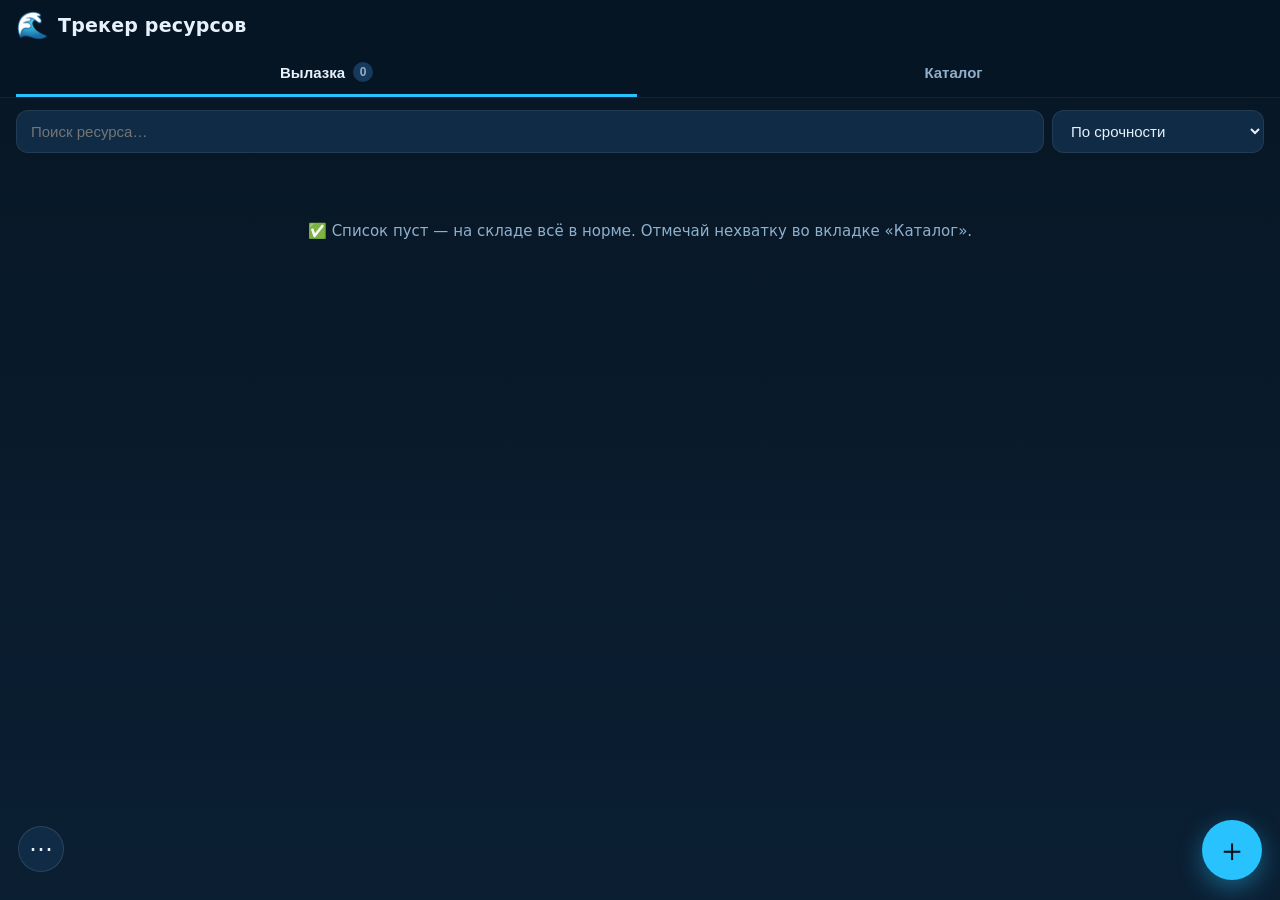
==== index.html @ 9621c453 "init: start project" ====
<!DOCTYPE html>
<html lang="ru">
<head>
  <meta charset="UTF-8" />
  <meta name="viewport" content="width=device-width, initial-scale=1.0, viewport-fit=cover" />
  <meta name="theme-color" content="#0b1f33" />
  <title>S2 Трекер ресурсов</title>
  <link rel="manifest" href="manifest.webmanifest" />
  <link rel="icon" href="icon.svg" type="image/svg+xml" />
  <link rel="apple-touch-icon" href="icon.svg" />
  <link rel="stylesheet" href="styles.css" />
</head>
<body>
  <header class="app-header">
    <div class="title-row">
      <span class="logo">🌊</span>
      <h1>Трекер ресурсов</h1>
    </div>
    <div class="tabs">
      <button class="tab is-active" data-tab="trip">
        Вылазка <span class="badge" id="trip-count">0</span>
      </button>
      <button class="tab" data-tab="catalog">Каталог</button>
    </div>
  </header>

  <main>
    <!-- Панель управления -->
    <div class="controls">
      <input type="search" id="search" class="search" placeholder="Поиск ресурса…" autocomplete="off" />
      <select id="sort" class="sort" aria-label="Сортировка">
        <option value="urgency">По срочности</option>
        <option value="name">По названию</option>
        <option value="status-desc">Сначала «Достаточно»</option>
      </select>
    </div>

    <!-- Список «на вылазку»: только не-зелёные -->
    <section id="view-trip" class="view">
      <p class="hint" id="trip-empty" hidden>
        ✅ Список пуст — на складе всё в норме. Отмечай нехватку во вкладке «Каталог».
      </p>
      <ul id="trip-list" class="list"></ul>
    </section>

    <!-- Полный каталог -->
    <section id="view-catalog" class="view" hidden>
      <ul id="catalog-list" class="list"></ul>
    </section>
  </main>

  <!-- Плавающая кнопка добавления -->
  <button id="fab-add" class="fab" aria-label="Добавить ресурс">＋</button>

  <!-- Нижнее меню действий -->
  <button id="menu-btn" class="menu-btn" aria-label="Меню">⋯</button>

  <!-- Модалка добавления/редактирования -->
  <div id="modal" class="modal" hidden>
    <div class="modal-card">
      <h2 id="modal-title">Новый ресурс</h2>
      <label class="field">
        <span>Название</span>
        <input type="text" id="f-name" maxlength="40" placeholder="Например: Титан" />
      </label>

      <label class="field">
        <span>Иконка (эмодзи)</span>
        <input type="text" id="f-icon" maxlength="4" placeholder="⚙️" />
      </label>

      <div class="field">
        <span>Фото (опционально)</span>
        <div class="img-row">
          <div class="img-preview" id="img-preview">⚙️</div>
          <div class="img-actions">
            <input type="file" id="f-image" accept="image/*" hidden />
            <button type="button" class="btn ghost" id="pick-image">Загрузить</button>
            <button type="button" class="btn ghost danger" id="clear-image" hidden>Убрать фото</button>
          </div>
        </div>
      </div>

      <div class="field">
        <span>Состояние</span>
        <div class="status-picker" id="f-status"></div>
      </div>

      <div class="modal-actions">
        <button type="button" class="btn ghost danger" id="delete-btn" hidden>Удалить</button>
        <div class="spacer"></div>
        <button type="button" class="btn ghost" id="cancel-btn">Отмена</button>
        <button type="button" class="btn primary" id="save-btn">Сохранить</button>
      </div>
    </div>
  </div>

  <!-- Модалка меню -->
  <div id="menu" class="modal" hidden>
    <div class="modal-card">
      <h2>Меню</h2>
      <button class="btn block" id="reset-all">Сбросить все в «Достаточно» 🟢</button>
      <button class="btn block" id="export-btn">Экспорт данных (резервная копия)</button>
      <button class="btn block" id="import-btn">Импорт данных</button>
      <input type="file" id="import-file" accept="application/json" hidden />
      <button class="btn block danger" id="wipe-btn">Сбросить каталог к заводскому</button>
      <div class="modal-actions">
        <div class="spacer"></div>
        <button class="btn ghost" id="menu-close">Закрыть</button>
      </div>
    </div>
  </div>

  <script src="seed.js"></script>
  <script src="app.js"></script>
</body>
</html>
---- styles.css ----
:root {
  --bg: #071624;
  --bg-2: #0b1f33;
  --card: #102b45;
  --card-2: #16395c;
  --text: #e6f1fb;
  --muted: #8fb0cc;
  --accent: #28c2ff;
  --out: #ff4d4d;
  --low: #ff9f33;
  --mid: #ffd633;
  --ok: #35d07f;
  --radius: 16px;
  --safe-top: env(safe-area-inset-top, 0px);
  --safe-bottom: env(safe-area-inset-bottom, 0px);
}

* { box-sizing: border-box; -webkit-tap-highlight-color: transparent; }

body {
  margin: 0;
  font-family: -apple-system, BlinkMacSystemFont, "Segoe UI", Roboto, system-ui, sans-serif;
  background: linear-gradient(180deg, var(--bg) 0%, var(--bg-2) 100%);
  background-attachment: fixed;
  color: var(--text);
  min-height: 100vh;
  padding-bottom: calc(96px + var(--safe-bottom));
}

/* — Шапка — */
.app-header {
  position: sticky;
  top: 0;
  z-index: 20;
  background: rgba(7, 22, 36, 0.92);
  backdrop-filter: blur(10px);
  padding: calc(10px + var(--safe-top)) 16px 0;
  border-bottom: 1px solid rgba(255, 255, 255, 0.06);
}
.title-row { display: flex; align-items: center; gap: 10px; margin-bottom: 10px; }
.logo { font-size: 26px; }
h1 { font-size: 19px; margin: 0; font-weight: 700; letter-spacing: 0.2px; }

.tabs { display: flex; gap: 6px; }
.tab {
  flex: 1;
  background: none;
  border: none;
  color: var(--muted);
  font-size: 15px;
  font-weight: 600;
  padding: 12px 4px;
  border-bottom: 3px solid transparent;
  cursor: pointer;
  display: flex; align-items: center; justify-content: center; gap: 8px;
}
.tab.is-active { color: var(--text); border-bottom-color: var(--accent); }
.badge {
  background: var(--out);
  color: #fff;
  font-size: 12px;
  font-weight: 700;
  min-width: 20px;
  height: 20px;
  padding: 0 6px;
  border-radius: 10px;
  display: inline-flex; align-items: center; justify-content: center;
}
.badge[data-empty="true"] { background: var(--card-2); color: var(--muted); }

/* — Управление — */
.controls {
  display: flex;
  gap: 8px;
  padding: 12px 16px;
}
.search, .sort {
  background: var(--card);
  border: 1px solid rgba(255, 255, 255, 0.08);
  color: var(--text);
  border-radius: 12px;
  padding: 11px 14px;
  font-size: 15px;
  outline: none;
}
.search { flex: 1; min-width: 0; }
.search:focus, .sort:focus { border-color: var(--accent); }
.sort { max-width: 46%; }

/* — Список — */
.view { padding: 0 16px; }
.list { list-style: none; margin: 0; padding: 0; display: flex; flex-direction: column; gap: 10px; }

.card {
  background: var(--card);
  border-radius: var(--radius);
  padding: 12px;
  display: flex;
  align-items: center;
  gap: 12px;
  border-left: 5px solid transparent;
}
.card[data-status="out"] { border-left-color: var(--out); }
.card[data-status="low"] { border-left-color: var(--low); }
.card[data-status="mid"] { border-left-color: var(--mid); }
.card[data-status="ok"]  { border-left-color: var(--ok); }

.card-icon {
  width: 46px; height: 46px;
  border-radius: 12px;
  background: var(--card-2);
  display: flex; align-items: center; justify-content: center;
  font-size: 24px;
  flex-shrink: 0;
  overflow: hidden;
}
.card-icon img { width: 100%; height: 100%; object-fit: cover; }

.card-body { flex: 1; min-width: 0; }
.card-name {
  font-size: 16px; font-weight: 600;
  white-space: nowrap; overflow: hidden; text-overflow: ellipsis;
  margin-bottom: 8px;
}
.card-name .edit-hint { color: var(--muted); font-size: 13px; margin-left: 6px; }

/* Сегментированный выбор статуса */
.seg { display: flex; gap: 6px; }
.seg button {
  flex: 1;
  border: none;
  border-radius: 9px;
  padding: 8px 2px;
  font-size: 12px;
  font-weight: 700;
  color: #06121d;
  opacity: 0.32;
  cursor: pointer;
  transition: opacity 0.12s, transform 0.08s;
}
.seg button:active { transform: scale(0.94); }
.seg button[data-s="out"] { background: var(--out); }
.seg button[data-s="low"] { background: var(--low); }
.seg button[data-s="mid"] { background: var(--mid); }
.seg button[data-s="ok"]  { background: var(--ok); }
.seg button.active { opacity: 1; box-shadow: 0 0 0 2px rgba(255,255,255,0.85) inset; }

.hint {
  text-align: center;
  color: var(--muted);
  font-size: 15px;
  line-height: 1.5;
  padding: 40px 20px;
}

/* — Плавающие кнопки — */
.fab {
  position: fixed;
  right: 18px;
  bottom: calc(20px + var(--safe-bottom));
  width: 60px; height: 60px;
  border-radius: 50%;
  border: none;
  background: var(--accent);
  color: #04121d;
  font-size: 32px; font-weight: 300;
  line-height: 1;
  box-shadow: 0 8px 24px rgba(40, 194, 255, 0.4);
  cursor: pointer;
  z-index: 30;
}
.fab:active { transform: scale(0.92); }
.menu-btn {
  position: fixed;
  left: 18px;
  bottom: calc(28px + var(--safe-bottom));
  width: 46px; height: 46px;
  border-radius: 50%;
  border: 1px solid rgba(255,255,255,0.12);
  background: var(--card);
  color: var(--text);
  font-size: 24px; line-height: 1;
  cursor: pointer;
  z-index: 30;
}

/* — Модалки — */
.modal {
  position: fixed; inset: 0;
  z-index: 50;
  background: rgba(2, 10, 18, 0.6);
  backdrop-filter: blur(4px);
  display: flex;
  align-items: flex-end;
  justify-content: center;
}
.modal[hidden] { display: none; }
.modal-card {
  background: var(--bg-2);
  width: 100%;
  max-width: 520px;
  border-radius: 20px 20px 0 0;
  padding: 20px 18px calc(20px + var(--safe-bottom));
  max-height: 90vh;
  overflow-y: auto;
  animation: slide-up 0.18s ease-out;
}
@keyframes slide-up { from { transform: translateY(30px); opacity: 0.6; } to { transform: translateY(0); opacity: 1; } }
.modal-card h2 { margin: 0 0 16px; font-size: 19px; }

.field { display: block; margin-bottom: 16px; }
.field > span { display: block; font-size: 13px; color: var(--muted); margin-bottom: 6px; }
.field input[type="text"] {
  width: 100%;
  background: var(--card);
  border: 1px solid rgba(255,255,255,0.1);
  color: var(--text);
  border-radius: 12px;
  padding: 12px 14px;
  font-size: 16px;
  outline: none;
}
.field input:focus { border-color: var(--accent); }

.img-row { display: flex; align-items: center; gap: 14px; }
.img-preview {
  width: 64px; height: 64px;
  border-radius: 14px;
  background: var(--card);
  display: flex; align-items: center; justify-content: center;
  font-size: 30px; overflow: hidden; flex-shrink: 0;
}
.img-preview img { width: 100%; height: 100%; object-fit: cover; }
.img-actions { display: flex; flex-direction: column; gap: 8px; }

.status-picker { display: flex; gap: 8px; }
.status-picker button {
  flex: 1;
  border: 2px solid transparent;
  border-radius: 12px;
  padding: 12px 4px;
  font-size: 13px; font-weight: 700;
  color: #06121d;
  cursor: pointer;
  opacity: 0.4;
}
.status-picker button[data-s="out"] { background: var(--out); }
.status-picker button[data-s="low"] { background: var(--low); }
.status-picker button[data-s="mid"] { background: var(--mid); }
.status-picker button[data-s="ok"]  { background: var(--ok); }
.status-picker button.active { opacity: 1; border-color: #fff; }

.modal-actions { display: flex; align-items: center; gap: 10px; margin-top: 8px; }
.spacer { flex: 1; }

.btn {
  border: none;
  border-radius: 12px;
  padding: 12px 18px;
  font-size: 15px; font-weight: 600;
  cursor: pointer;
}
.btn.primary { background: var(--accent); color: #04121d; }
.btn.ghost { background: var(--card); color: var(--text); }
.btn.danger { color: var(--out); }
.btn.block { display: block; width: 100%; text-align: left; background: var(--card); color: var(--text); margin-bottom: 10px; }
.btn.block.danger { color: var(--out); }
.btn:active { transform: scale(0.97); }
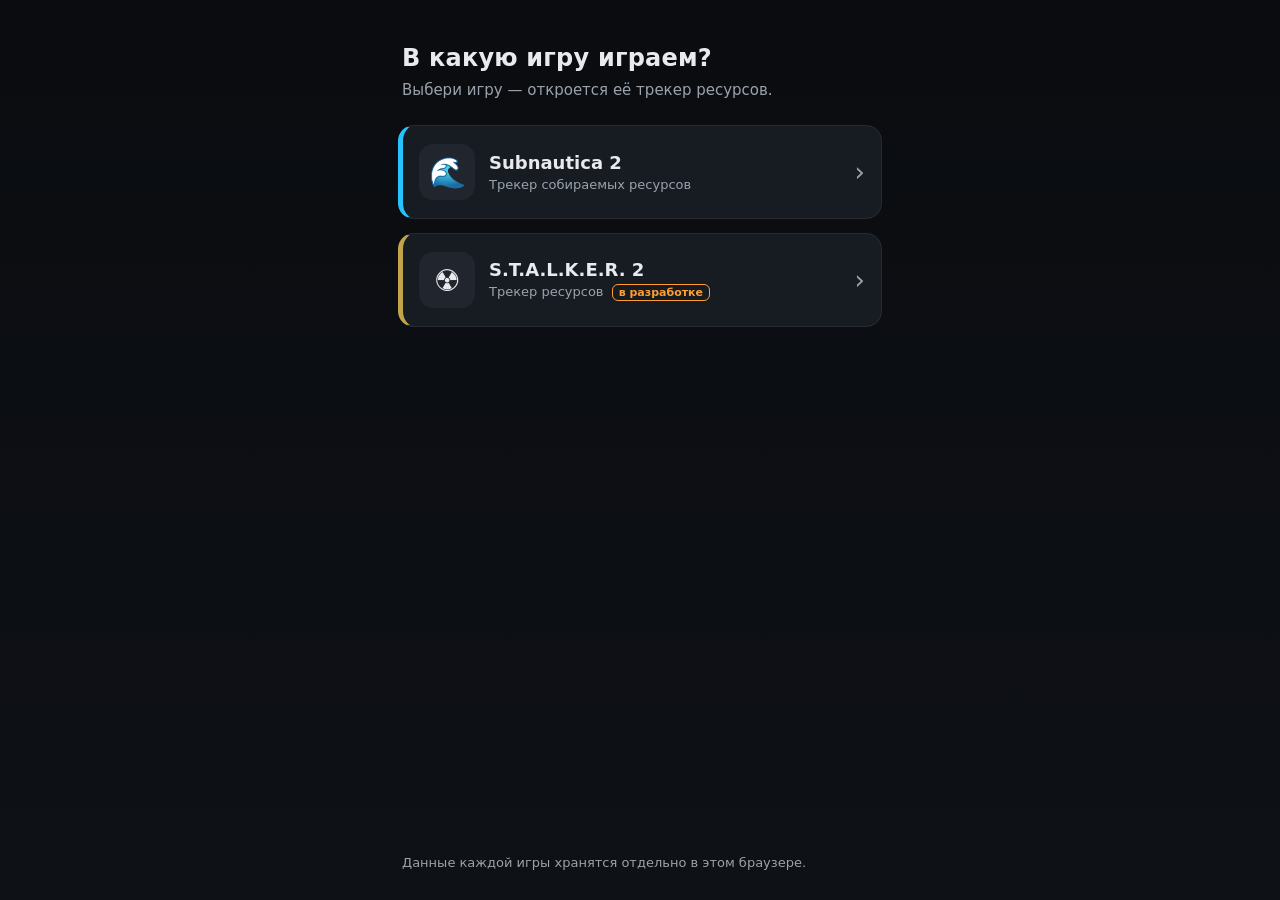
==== commit 11892670: "feat: add S.T.A.L.K.E.R. 2 resource manager boilerplate" ====
--- a/index.html
+++ b/index.html
@@ -3,115 +3,48 @@
 <head>
   <meta charset="UTF-8" />
   <meta name="viewport" content="width=device-width, initial-scale=1.0, viewport-fit=cover" />
-  <meta name="theme-color" content="#0b1f33" />
-  <title>S2 Трекер ресурсов</title>
+  <meta name="theme-color" content="#0e1116" />
+  <title>Трекеры ресурсов — выбор игры</title>
   <link rel="manifest" href="manifest.webmanifest" />
   <link rel="icon" href="icon.svg" type="image/svg+xml" />
   <link rel="apple-touch-icon" href="icon.svg" />
   <link rel="stylesheet" href="styles.css" />
 </head>
-<body>
-  <header class="app-header">
-    <div class="title-row">
-      <span class="logo">🌊</span>
-      <h1>Трекер ресурсов</h1>
-    </div>
-    <div class="tabs">
-      <button class="tab is-active" data-tab="trip">
-        Вылазка <span class="badge" id="trip-count">0</span>
-      </button>
-      <button class="tab" data-tab="catalog">Каталог</button>
-    </div>
-  </header>
-
-  <main>
-    <!-- Панель управления -->
-    <div class="controls">
-      <input type="search" id="search" class="search" placeholder="Поиск ресурса…" autocomplete="off" />
-      <select id="sort" class="sort" aria-label="Сортировка">
-        <option value="urgency">По срочности</option>
-        <option value="name">По названию</option>
-        <option value="status-desc">Сначала «Достаточно»</option>
-      </select>
+<body class="theme-launcher">
+  <main class="launcher">
+    <div class="launcher-head">
+      <h1>В какую игру играем?</h1>
+      <p class="launcher-sub">Выбери игру — откроется её трекер ресурсов.</p>
     </div>
 
-    <!-- Список «на вылазку»: только не-зелёные -->
-    <section id="view-trip" class="view">
-      <p class="hint" id="trip-empty" hidden>
-        ✅ Список пуст — на складе всё в норме. Отмечай нехватку во вкладке «Каталог».
-      </p>
-      <ul id="trip-list" class="list"></ul>
-    </section>
+    <ul class="game-list">
+      <li>
+        <a class="game-card game-subnautica" href="subnautica.html" data-game="subnautica">
+          <span class="game-icon">🌊</span>
+          <span class="game-text">
+            <span class="game-name">Subnautica 2</span>
+            <span class="game-desc">Трекер собираемых ресурсов</span>
+          </span>
+          <span class="game-last">Продолжить</span>
+          <span class="game-chevron">›</span>
+        </a>
+      </li>
+      <li>
+        <a class="game-card game-stalker" href="stalker.html" data-game="stalker">
+          <span class="game-icon">☢️</span>
+          <span class="game-text">
+            <span class="game-name">S.T.A.L.K.E.R. 2</span>
+            <span class="game-desc">Трекер ресурсов <span class="game-tag">в разработке</span></span>
+          </span>
+          <span class="game-last">Продолжить</span>
+          <span class="game-chevron">›</span>
+        </a>
+      </li>
+    </ul>
 
-    <!-- Полный каталог -->
-    <section id="view-catalog" class="view" hidden>
-      <ul id="catalog-list" class="list"></ul>
-    </section>
+    <p class="launcher-foot">Данные каждой игры хранятся отдельно в этом браузере.</p>
   </main>
 
-  <!-- Плавающая кнопка добавления -->
-  <button id="fab-add" class="fab" aria-label="Добавить ресурс">＋</button>
-
-  <!-- Нижнее меню действий -->
-  <button id="menu-btn" class="menu-btn" aria-label="Меню">⋯</button>
-
-  <!-- Модалка добавления/редактирования -->
-  <div id="modal" class="modal" hidden>
-    <div class="modal-card">
-      <h2 id="modal-title">Новый ресурс</h2>
-      <label class="field">
-        <span>Название</span>
-        <input type="text" id="f-name" maxlength="40" placeholder="Например: Титан" />
-      </label>
-
-      <label class="field">
-        <span>Иконка (эмодзи)</span>
-        <input type="text" id="f-icon" maxlength="4" placeholder="⚙️" />
-      </label>
-
-      <div class="field">
-        <span>Фото (опционально)</span>
-        <div class="img-row">
-          <div class="img-preview" id="img-preview">⚙️</div>
-          <div class="img-actions">
-            <input type="file" id="f-image" accept="image/*" hidden />
-            <button type="button" class="btn ghost" id="pick-image">Загрузить</button>
-            <button type="button" class="btn ghost danger" id="clear-image" hidden>Убрать фото</button>
-          </div>
-        </div>
-      </div>
-
-      <div class="field">
-        <span>Состояние</span>
-        <div class="status-picker" id="f-status"></div>
-      </div>
-
-      <div class="modal-actions">
-        <button type="button" class="btn ghost danger" id="delete-btn" hidden>Удалить</button>
-        <div class="spacer"></div>
-        <button type="button" class="btn ghost" id="cancel-btn">Отмена</button>
-        <button type="button" class="btn primary" id="save-btn">Сохранить</button>
-      </div>
-    </div>
-  </div>
-
-  <!-- Модалка меню -->
-  <div id="menu" class="modal" hidden>
-    <div class="modal-card">
-      <h2>Меню</h2>
-      <button class="btn block" id="reset-all">Сбросить все в «Достаточно» 🟢</button>
-      <button class="btn block" id="export-btn">Экспорт данных (резервная копия)</button>
-      <button class="btn block" id="import-btn">Импорт данных</button>
-      <input type="file" id="import-file" accept="application/json" hidden />
-      <button class="btn block danger" id="wipe-btn">Сбросить каталог к заводскому</button>
-      <div class="modal-actions">
-        <div class="spacer"></div>
-        <button class="btn ghost" id="menu-close">Закрыть</button>
-      </div>
-    </div>
-  </div>
-
-  <script src="seed.js"></script>
-  <script src="app.js"></script>
+  <script src="launcher.js"></script>
 </body>
 </html>
--- a/styles.css
+++ b/styles.css
@@ -266,3 +266,136 @@
 .btn.block { display: block; width: 100%; text-align: left; background: var(--card); color: var(--text); margin-bottom: 10px; }
 .btn.block.danger { color: var(--out); }
 .btn:active { transform: scale(0.97); }
+a.btn { text-decoration: none; }
+
+/* ====================================================================
+   Темы игр — базовый :root выше = тема Subnautica.
+   Классы на <body> переопределяют палитру под конкретную игру/лаунчер.
+   ==================================================================== */
+body.theme-launcher {
+  --bg: #0a0c10;
+  --bg-2: #0e1116;
+  --card: #171b22;
+  --card-2: #20252e;
+  --text: #e8eaed;
+  --muted: #9aa3ad;
+  --accent: #aab2bd;
+  padding-bottom: 0;          /* нет плавающих кнопок — нижний запас не нужен */
+}
+body.theme-stalker {
+  --bg: #12140d;
+  --bg-2: #1a1c14;
+  --card: #23261b;
+  --card-2: #2e3222;
+  --text: #e9e5d6;
+  --muted: #9c9a82;
+  --accent: #c2a44b;     /* радиационный янтарь */
+  --out: #e0532b;        /* ржавчина */
+  --low: #d98a2b;
+  --mid: #d6c133;
+  --ok:  #8aa64a;        /* военный хаки */
+}
+
+/* — Кнопка «сменить игру» в шапке — */
+.switch-game {
+  display: inline-flex; align-items: center; justify-content: center;
+  width: 34px; height: 34px;
+  margin-left: -4px;
+  border-radius: 10px;
+  background: var(--card);
+  border: 1px solid rgba(255, 255, 255, 0.1);
+  color: var(--text);
+  font-size: 20px; line-height: 1; font-weight: 700;
+  text-decoration: none;
+  flex-shrink: 0;
+}
+.switch-game:active { transform: scale(0.92); }
+
+/* ====================================================================
+   Лаунчер — экран выбора игры
+   ==================================================================== */
+.launcher {
+  max-width: 520px;
+  margin: 0 auto;
+  padding: calc(28px + var(--safe-top)) 18px calc(28px + var(--safe-bottom));
+  min-height: 100vh;
+  display: flex;
+  flex-direction: column;
+}
+.launcher-head { margin: 16px 4px 24px; }
+.launcher-head h1 { font-size: 24px; margin: 0 0 8px; }
+.launcher-sub { color: var(--muted); margin: 0; font-size: 15px; line-height: 1.4; }
+
+.game-list {
+  list-style: none; margin: 0; padding: 0;
+  display: flex; flex-direction: column; gap: 14px;
+}
+.game-card {
+  display: flex; align-items: center; gap: 14px;
+  background: var(--card);
+  border: 1px solid rgba(255, 255, 255, 0.07);
+  border-left: 5px solid var(--game-accent, var(--accent));
+  border-radius: var(--radius);
+  padding: 18px 16px;
+  text-decoration: none;
+  color: var(--text);
+}
+.game-card:active { transform: scale(0.985); }
+.game-subnautica { --game-accent: #28c2ff; }
+.game-stalker { --game-accent: #c2a44b; }
+
+.game-icon {
+  width: 56px; height: 56px; flex-shrink: 0;
+  border-radius: 14px;
+  background: var(--card-2);
+  display: flex; align-items: center; justify-content: center;
+  font-size: 30px;
+}
+.game-text { flex: 1; min-width: 0; display: flex; flex-direction: column; gap: 4px; }
+.game-name { font-size: 18px; font-weight: 700; }
+.game-desc { font-size: 13px; color: var(--muted); }
+.game-tag {
+  display: inline-block; font-size: 11px; font-weight: 700;
+  color: var(--low); border: 1px solid var(--low); border-radius: 6px;
+  padding: 1px 6px; margin-left: 4px; vertical-align: middle;
+}
+.game-chevron { color: var(--muted); font-size: 26px; flex-shrink: 0; }
+
+.game-last {
+  display: none;
+  flex-shrink: 0;
+  font-size: 11px; font-weight: 700;
+  color: var(--game-accent, var(--accent));
+  border: 1px solid var(--game-accent, var(--accent));
+  border-radius: 999px;
+  padding: 4px 10px;
+}
+.game-card.is-last {
+  border-color: var(--game-accent, var(--accent));
+  box-shadow: 0 0 0 1px var(--game-accent, var(--accent)) inset;
+}
+.game-card.is-last .game-last { display: inline-flex; align-items: center; gap: 5px; }
+.game-card.is-last .game-last::before { content: "●"; font-size: 8px; }
+
+.launcher-foot {
+  margin: auto 4px 0;
+  padding-top: 24px;
+  color: var(--muted);
+  font-size: 13px;
+  line-height: 1.4;
+}
+
+/* ====================================================================
+   Экран-заглушка «в разработке»
+   ==================================================================== */
+.wip {
+  text-align: center;
+  padding: 44px 24px;
+  max-width: 480px;
+  margin: 0 auto;
+  display: flex; flex-direction: column; align-items: center;
+}
+.wip-icon { font-size: 56px; }
+.wip h2 { margin: 10px 0 0; font-size: 20px; }
+.wip .hint { padding: 14px 0 0; }
+.wip .btn { margin-top: 22px; }
